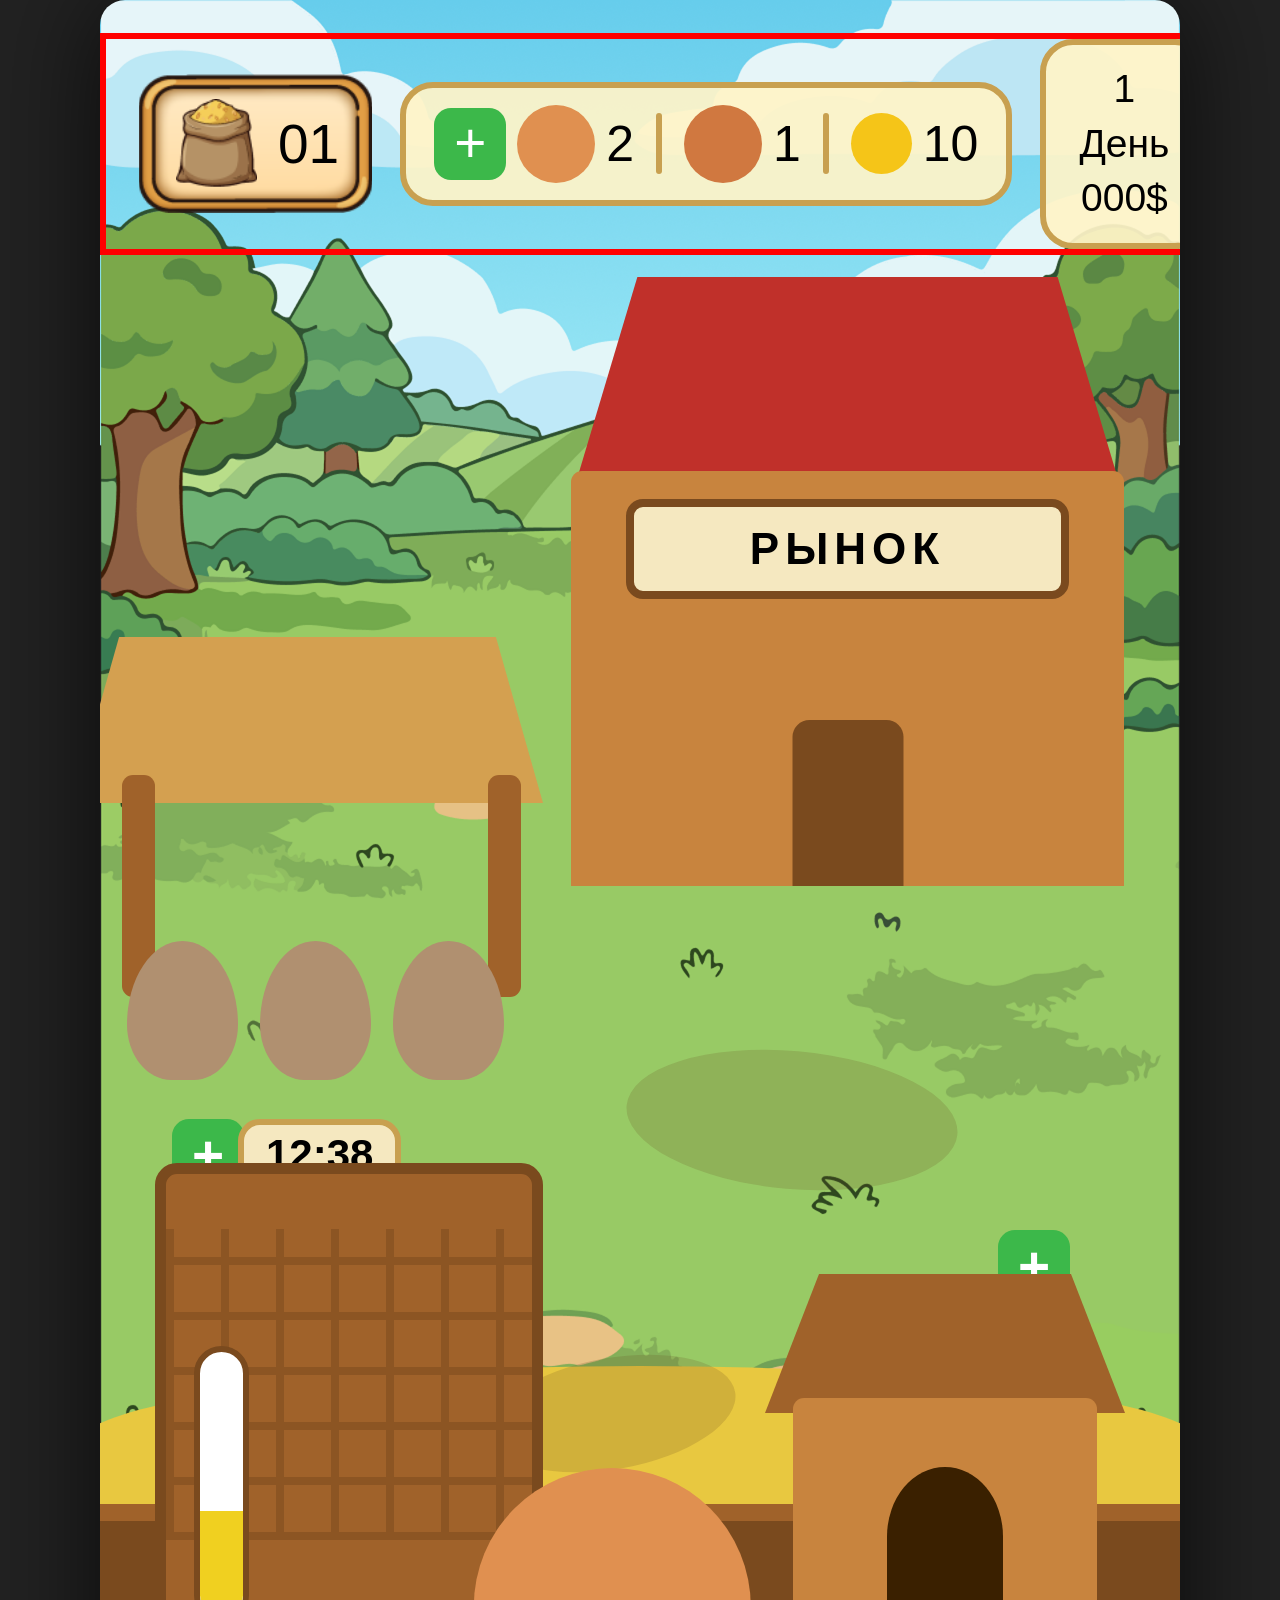
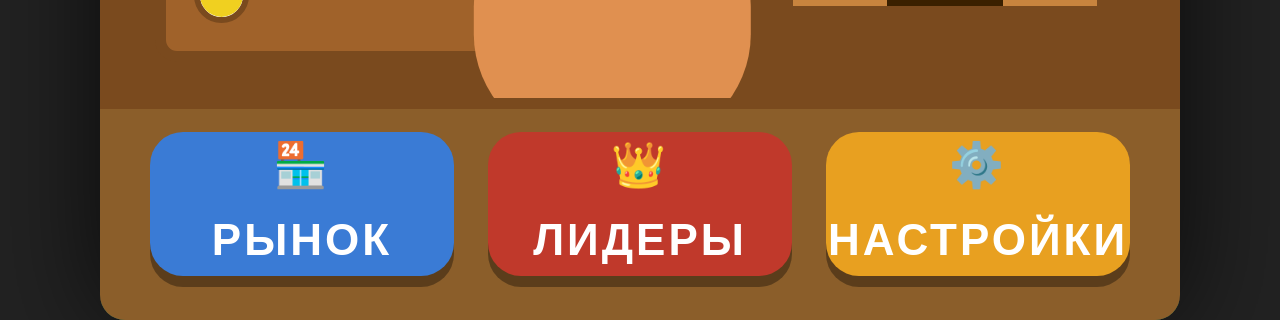
==== index.html @ 4db35294 "for phone" ====
<!DOCTYPE html>
<html lang="ru">
<head>
  <meta charset="UTF-8" />
  <meta name="viewport" content="width=device-width, initial-scale=1.0, maximum-scale=1.0, user-scalable=no" />
  <title>Farm Game</title>
</head>
<body>
  <style>
    :root {
  --sky-top: #87CEEB;
  --sky-bottom: #c9e8f5;
  --grass-color: #5db84a;
  --btn-market-bg: #3a7bd5;
  --btn-leaders-bg: #c0392b;
  --btn-settings-bg: #e8a020;
  --btn-text: #fff;
  --hud-bg: rgba(255,245,200,0.92);
  --hud-border: #c8a050;
  --wood-dark: #7a4a1e;
  --wood-mid: #a0622a;
  --wood-light: #c8843e;
  --hay-color: #e8c840;
  --panel-bg: #8B5E2A;
  --plus-btn: #3cb84a;
  --timer-bg: #f5e8c0;
  --progress-fill: #f0d020;
  --progress-bg: #fff;
  --coin-gold: #f5c518;
  --overlay-radius: 33px;
  --game-width: 1080px;
  --game-height: 1920px;

  /* Scale factor: 1080/390 ≈ 2.769 */
  --s: 2.769;
}
* { box-sizing: border-box; margin: 0; padding: 0; }
body {
  background: #222;
  display: flex;
  justify-content: center;
  align-items: center;
  min-height: 100vh;
  font-family: Lato, sans-serif;
  font-weight: 200;
}
.game-screen {
  position: relative;
  width: var(--game-width);
  height: var(--game-height);
  overflow: hidden;
  border-radius: 25px;
  box-shadow: 0 0 110px rgba(0,0,0,0.7);
  user-select: none;
}
.scene-background {
  position: absolute;
  inset: 0;
  background-image: url(/img/background.png);
  background-size: cover;
  background-position: center top;
  z-index: 0;
}

/* =============================================
   HUD — верхняя панель
============================================= */
.hud-top {
  position: absolute;
  top: 33px;
  display: flex;
  justify-content: space-between;
  align-items: center;
  z-index: 10;
  gap: 28px;
  border: 6px solid red;
  padding: 0 33px 0 33px;
}
.hud-grain {
  display: flex;
  align-items: center;
  gap: 17px;
  background-image: url(/img/background-food.png);
  background-size: cover;
  background-position: center top;
  padding: 25px 33px;
  font-size: 55px;
  font-weight: 200;
  color: #000000;
}
.icon-grain {
  width: 89px;
  height: 89px;
  background-image: url(/img/food.png);
  background-size: contain;
  background-repeat: no-repeat;
  background-position: center;
}
.hud-center {
  display: flex;
  align-items: center;
  gap: 11px;
  background: var(--hud-bg);
  border: 6px solid var(--hud-border);
  border-radius: var(--overlay-radius);
  padding: 17px 28px;
}
.hud-add-btn {
  width: 72px;
  height: 72px;
  background: var(--plus-btn);
  color: #fff;
  border: none;
  border-radius: 17px;
  font-size: 55px;
  line-height: 1;
  cursor: pointer;
  display: flex;
  align-items: center;
  justify-content: center;
  font-weight: 200;
}
.hud-stat {
  display: flex;
  align-items: center;
  gap: 11px;
  font-size: 50px;
  font-weight: 200;
  color: #000000;
}
.icon-chicken-adult {
  width: 78px;
  height: 78px;
  background: #e09050;
  border-radius: 50%;
  background-size: contain;
  background-repeat: no-repeat;
  background-position: center;
}
.icon-chicken-young {
  width: 78px;
  height: 78px;
  background: #d07840;
  border-radius: 50%;
  background-size: contain;
  background-repeat: no-repeat;
  background-position: center;
}
.icon-egg {
  width: 61px;
  height: 61px;
  background: var(--coin-gold);
  border-radius: 50%;
  background-size: contain;
  background-repeat: no-repeat;
  background-position: center;
}
.hud-divider {
  width: 6px;
  height: 61px;
  background: var(--hud-border);
  border-radius: 6px;
  margin: 0 11px;
}
.hud-money {
  background: var(--hud-bg);
  border: 6px solid var(--hud-border);
  border-radius: var(--overlay-radius);
  padding: 17px 33px;
  text-align: center;
  font-weight: 200;
  color: #000000;
  font-size: 39px;
  line-height: 1.4;
}

/* =============================================
   ИГРОВАЯ СЦЕНА
============================================= */
.scene-objects {
  position: absolute;
  inset: 0;
  z-index: 5;
}

/* =============================================
   НАВЕС С МЕШКАМИ
============================================= */
.storage-shed {
  position: absolute;
  top: 637px;
  left: -28px;
  width: 499px;
  height: 443px;
  background: transparent;
  background-size: contain;
  background-repeat: no-repeat;
  cursor: pointer;
}
.storage-shed-placeholder {
  width: 100%;
  height: 100%;
  position: relative;
}
.shed-roof {
  width: 471px;
  height: 166px;
  background: #d4a050;
  border-radius: 11px 11px 0 0;
  position: absolute;
  top: 0; left: 0;
  clip-path: polygon(0 100%, 10% 0, 90% 0, 100% 100%);
}
.shed-pole-left  { position: absolute; bottom: 83px; left: 50px;  width: 33px; height: 222px; background: var(--wood-mid); border-radius: 11px; }
.shed-pole-right { position: absolute; bottom: 83px; right: 50px; width: 33px; height: 222px; background: var(--wood-mid); border-radius: 11px; }
.bags-row {
  position: absolute;
  bottom: 0;
  left: 55px;
  display: flex;
  gap: 22px;
}
.bag {
  width: 111px;
  height: 139px;
  background: #b09070;
  border-radius: 50% 50% 40% 40% / 60% 60% 40% 40%;
  background-size: contain;
  background-repeat: no-repeat;
  background-position: center;
}

/* =============================================
   МАГАЗИН (РЫНОК)
============================================= */
.market-building {
  position: absolute;
  top: 277px;
  right: 28px;
  width: 609px;
  height: 609px;
  background: transparent;
  background-size: contain;
  background-repeat: no-repeat;
  background-position: bottom;
  cursor: pointer;
}
.market-placeholder {
  width: 100%;
  height: 100%;
  position: relative;
}
.market-roof {
  position: absolute;
  top: 0; left: 28px; right: 28px;
  height: 222px;
  background: #c0302a;
  clip-path: polygon(0 100%, 12% 0, 88% 0, 100% 100%);
}
.market-walls {
  position: absolute;
  bottom: 0; left: 28px; right: 28px;
  height: 415px;
  background: var(--wood-light);
  border-radius: 11px 11px 0 0;
}
.market-sign {
  position: absolute;
  top: 222px; left: 83px; right: 83px;
  height: 100px;
  background: #f5e8c0;
  border: 8px solid var(--wood-dark);
  border-radius: 17px;
  display: flex;
  align-items: center;
  justify-content: center;
  font-size: 44px;
  font-weight: bold;
  color: #000000;
  letter-spacing: 6px;
}
.market-door {
  position: absolute;
  bottom: 0; left: 50%; transform: translateX(-50%);
  width: 111px; height: 166px;
  background: var(--wood-dark);
  border-radius: 17px 17px 0 0;
}

/* =============================================
   КЛЕТКА / ИНКУБАТОР
============================================= */
.incubator {
  position: absolute;
  top: 1163px;
  left: 55px;
  width: 388px;
  height: 499px;
  background: transparent;
  background-size: contain;
  background-repeat: no-repeat;
  cursor: pointer;
}
.incubator-placeholder {
  width: 100%;
  height: 100%;
  position: relative;
  background: var(--wood-mid);
  border-radius: 22px;
  border: 11px solid var(--wood-dark);
}
.incubator-grid {
  position: absolute;
  inset: 55px 0 111px 0;
  background:
    repeating-linear-gradient(90deg, var(--wood-dark) 0px, var(--wood-dark) 8px, transparent 8px, transparent 55px),
    repeating-linear-gradient(0deg, var(--wood-dark) 0px, var(--wood-dark) 8px, transparent 8px, transparent 55px);
  opacity: 0.5;
}
.incubator-progress-wrap {
  position: absolute;
  bottom: 28px; left: 28px;
  width: 55px;
  height: 277px;
  background: var(--progress-bg);
  border-radius: 28px;
  overflow: hidden;
  border: 6px solid var(--wood-dark);
}
.incubator-progress-fill {
  position: absolute;
  bottom: 0; left: 0; right: 0;
  height: 40%;
  background: var(--progress-fill);
  border-radius: 0 0 28px 28px;
  transition: height 0.3s;
}
.incubator-timer {
  position: absolute;
  top: -44px;
  left: 83px;
  background: var(--timer-bg);
  border: 6px solid var(--hud-border);
  border-radius: 22px;
  padding: 6px 22px;
  font-size: 42px;
  font-weight: bold;
  color: #000000;
}
.incubator-add-btn {
  position: absolute;
  top: -44px;
  left: 17px;
  width: 72px;
  height: 72px;
  background: var(--plus-btn);
  color: #fff;
  border: none;
  border-radius: 17px;
  font-size: 55px;
  cursor: pointer;
  display: flex;
  align-items: center;
  justify-content: center;
  font-weight: bold;
}

/* =============================================
   КУРИЦА
============================================= */
.chicken-sprite {
  position: absolute;
  top: 1468px;
  left: 50%;
  transform: translateX(-60%);
  width: 277px;
  height: 277px;
  background: transparent;
  background-size: contain;
  background-repeat: no-repeat;
  background-position: center;
  cursor: pointer;
  animation: chickenIdle 2s ease-in-out infinite;
}
.chicken-placeholder {
  width: 100%;
  height: 100%;
  background: #e09050;
  border-radius: 50% 50% 40% 40%;
  position: relative;
}
@keyframes chickenIdle {
  0%, 100% { transform: translateX(-60%) rotate(-2deg); }
  50%       { transform: translateX(-60%) rotate(2deg); }
}

/* =============================================
   СОБАЧЬЯ БУДКА
============================================= */
.dog-house {
  position: absolute;
  top: 1274px;
  right: 55px;
  width: 360px;
  height: 332px;
  background: transparent;
  background-size: contain;
  background-repeat: no-repeat;
  cursor: pointer;
}
.dog-house-add-btn {
  position: absolute;
  top: -44px;
  right: 55px;
  width: 72px;
  height: 72px;
  background: var(--plus-btn);
  color: #fff;
  border: none;
  border-radius: 17px;
  font-size: 55px;
  cursor: pointer;
  display: flex;
  align-items: center;
  justify-content: center;
  font-weight: bold;
}
.dog-house-placeholder {
  width: 100%;
  height: 100%;
  position: relative;
}
.dh-roof {
  position: absolute;
  top: 0; left: 0; right: 0;
  height: 139px;
  background: var(--wood-mid);
  clip-path: polygon(0 100%, 15% 0, 85% 0, 100% 100%);
}
.dh-walls {
  position: absolute;
  bottom: 0; left: 28px; right: 28px;
  height: 208px;
  background: var(--wood-light);
  border-radius: 11px 11px 0 0;
}
.dh-door {
  position: absolute;
  bottom: 0; left: 50%; transform: translateX(-50%);
  width: 116px; height: 139px;
  background: #3a2000;
  border-radius: 50% 50% 0 0;
}

/* =============================================
   СТОГ СЕНА
============================================= */
.hay-trough {
  position: absolute;
  bottom: 222px;
  left: 0; right: 0;
  height: 360px;
  background: transparent;
  background-size: cover;
  background-position: top;
}
.hay-trough-placeholder {
  position: relative;
  width: 100%;
  height: 100%;
}
.hay-body {
  position: absolute;
  bottom: 0; left: 0; right: 0;
  height: 194px;
  background: var(--wood-dark);
  border-top: 17px solid var(--wood-mid);
}
.hay-top {
  position: absolute;
  bottom: 166px; left: -28px; right: -28px;
  height: 166px;
  background: var(--hay-color);
  border-radius: 50% 50% 0 0;
}

/* =============================================
   НИЖНЯЯ ПАНЕЛЬ НАВИГАЦИИ
============================================= */
.bottom-nav {
  position: absolute;
  bottom: 0; left: 0; right: 0;
  height: 222px;
  background: var(--panel-bg);
  border-top: 11px solid var(--wood-dark);
  display: flex;
  align-items: center;
  justify-content: space-around;
  padding: 0 33px 22px;
  z-index: 20;
}
.nav-btn {
  flex: 1;
  margin: 0 17px;
  height: 144px;
  border: none;
  border-radius: 33px;
  font-size: 44px;
  font-weight: bold;
  letter-spacing: 3px;
  color: var(--btn-text);
  cursor: pointer;
  display: flex;
  flex-direction: column;
  align-items: center;
  justify-content: center;
  gap: 6px;
  box-shadow: 0 11px 0 rgba(0,0,0,0.35);
  transition: transform 0.1s, box-shadow 0.1s;
  text-transform: uppercase;
}
.nav-btn:active {
  transform: translateY(8px);
  box-shadow: 0 3px 0 rgba(0,0,0,0.35);
}
.nav-btn-market   { background: var(--btn-market-bg); }
.nav-btn-leaders  { background: var(--btn-leaders-bg); }
.nav-btn-settings { background: var(--btn-settings-bg); }
.nav-icon {
  width: 66px;
  height: 66px;
  background-size: contain;
  background-repeat: no-repeat;
  background-position: center;
  font-size: 44px;
  line-height: 1;
}

/* =============================================
   ГРЯЗНЫЕ ПЯТНА (декор)
============================================= */
.dirt-patch {
  position: absolute;
  background: rgba(100, 70, 30, 0.18);
  border-radius: 50%;
}
.dirt-1 { width: 249px; height: 111px; top: 1358px; left: 388px; transform: rotate(-10deg); }
.dirt-2 { width: 332px; height: 138px; top: 1051px; right: 222px; transform: rotate(5deg); }
.dirt-3 { width: 194px; height: 83px;  top: 1717px; left: 499px; }

  </style>
<div class="game-screen">
  <div class="scene-background"></div>

  <div class="hud-top">
    <div class="hud-grain">
      <div class="icon-grain"></div>
      <span id="grain-count">01</span>
    </div>

    <div class="hud-center">
      <button class="hud-add-btn" onclick="onAddChicken()">+</button>
      <div class="hud-stat">
        <div class="icon-chicken-adult"></div>
        <span id="adult-count">2</span>
      </div>
      <div class="hud-divider"></div>
      <div class="hud-stat">
        <div class="icon-chicken-young"></div>
        <span id="young-count">1</span>
      </div>
      <div class="hud-divider"></div>
      <div class="hud-stat">
        <div class="icon-egg"></div>
        <span id="egg-count">10</span>
      </div>
    </div>

    <div class="hud-money">
      <div id="day-label">1 День</div>
      <div id="money-label">000$</div>
    </div>
  </div>

  <div class="scene-objects">
    <div class="dirt-patch dirt-1"></div>
    <div class="dirt-patch dirt-2"></div>
    <div class="dirt-patch dirt-3"></div>

    <div class="storage-shed" onclick="onStorageClick()">
      <div class="storage-shed-placeholder">
        <div class="shed-roof"></div>
        <div class="shed-pole-left"></div>
        <div class="shed-pole-right"></div>
        <div class="bags-row">
          <div class="bag"></div>
          <div class="bag"></div>
          <div class="bag"></div>
        </div>
      </div>
    </div>

    <div class="market-building" onclick="onMarketClick()">
      <div class="market-placeholder">
        <div class="market-roof"></div>
        <div class="market-walls"></div>
        <div class="market-sign">РЫНОК</div>
        <div class="market-door"></div>
      </div>
    </div>

    <div class="incubator" onclick="onIncubatorClick()">
      <button class="incubator-add-btn" onclick="event.stopPropagation(); onIncubatorAdd()">+</button>
      <div class="incubator-timer" id="incubator-timer">12:38</div>
      <div class="incubator-placeholder">
        <div class="incubator-grid"></div>
        <div class="incubator-progress-wrap">
          <div class="incubator-progress-fill" id="incubator-fill" style="height:40%"></div>
        </div>
      </div>
    </div>

    <div class="chicken-sprite" onclick="onChickenClick()">
      <div class="chicken-placeholder"></div>
    </div>

    <div class="dog-house" onclick="onDogHouseClick()">
      <button class="dog-house-add-btn" onclick="event.stopPropagation(); onDogHouseAdd()">+</button>
      <div class="dog-house-placeholder">
        <div class="dh-roof"></div>
        <div class="dh-walls"></div>
        <div class="dh-door"></div>
      </div>
    </div>
  </div>

  <div class="hay-trough">
    <div class="hay-trough-placeholder">
      <div class="hay-top"></div>
      <div class="hay-body"></div>
    </div>
  </div>

  <div class="bottom-nav">
    <button class="nav-btn nav-btn-market" onclick="onNavMarket()">
      <div class="nav-icon nav-icon-market">🏪</div>
      РЫНОК
    </button>
    <button class="nav-btn nav-btn-leaders" onclick="onNavLeaders()">
      <div class="nav-icon nav-icon-leaders">👑</div>
      ЛИДЕРЫ
    </button>
    <button class="nav-btn nav-btn-settings" onclick="onNavSettings()">
      <div class="nav-icon nav-icon-settings">⚙️</div>
      НАСТРОЙКИ
    </button>
  </div>
</div>

<script>
  function onAddChicken()     { console.log('ADD CHICKEN'); }
  function onStorageClick()   { console.log('STORAGE CLICKED'); }
  function onMarketClick()    { console.log('MARKET CLICKED'); }
  function onIncubatorClick() { console.log('INCUBATOR CLICKED'); }
  function onIncubatorAdd()   { console.log('INCUBATOR ADD'); }
  function onChickenClick()   { console.log('CHICKEN CLICKED'); }
  function onDogHouseClick()  { console.log('DOG HOUSE CLICKED'); }
  function onDogHouseAdd()    { console.log('DOG HOUSE ADD'); }
  function onNavMarket()      { console.log('NAV: MARKET'); }
  function onNavLeaders()     { console.log('NAV: LEADERS'); }
  function onNavSettings()    { console.log('NAV: SETTINGS'); }

  function updateHUD({ grain, adults, young, eggs, day, money }) {
    document.getElementById('grain-count').textContent  = grain;
    document.getElementById('adult-count').textContent  = adults;
    document.getElementById('young-count').textContent  = young;
    document.getElementById('egg-count').textContent    = eggs;
    document.getElementById('day-label').textContent    = day + ' День';
    document.getElementById('money-label').textContent  = money + '$';
  }

  function updateIncubator({ timeLabel, fillPercent }) {
    document.getElementById('incubator-timer').textContent = timeLabel;
    document.getElementById('incubator-fill').style.height = fillPercent + '%';
  }
</script>

</body>
</html>
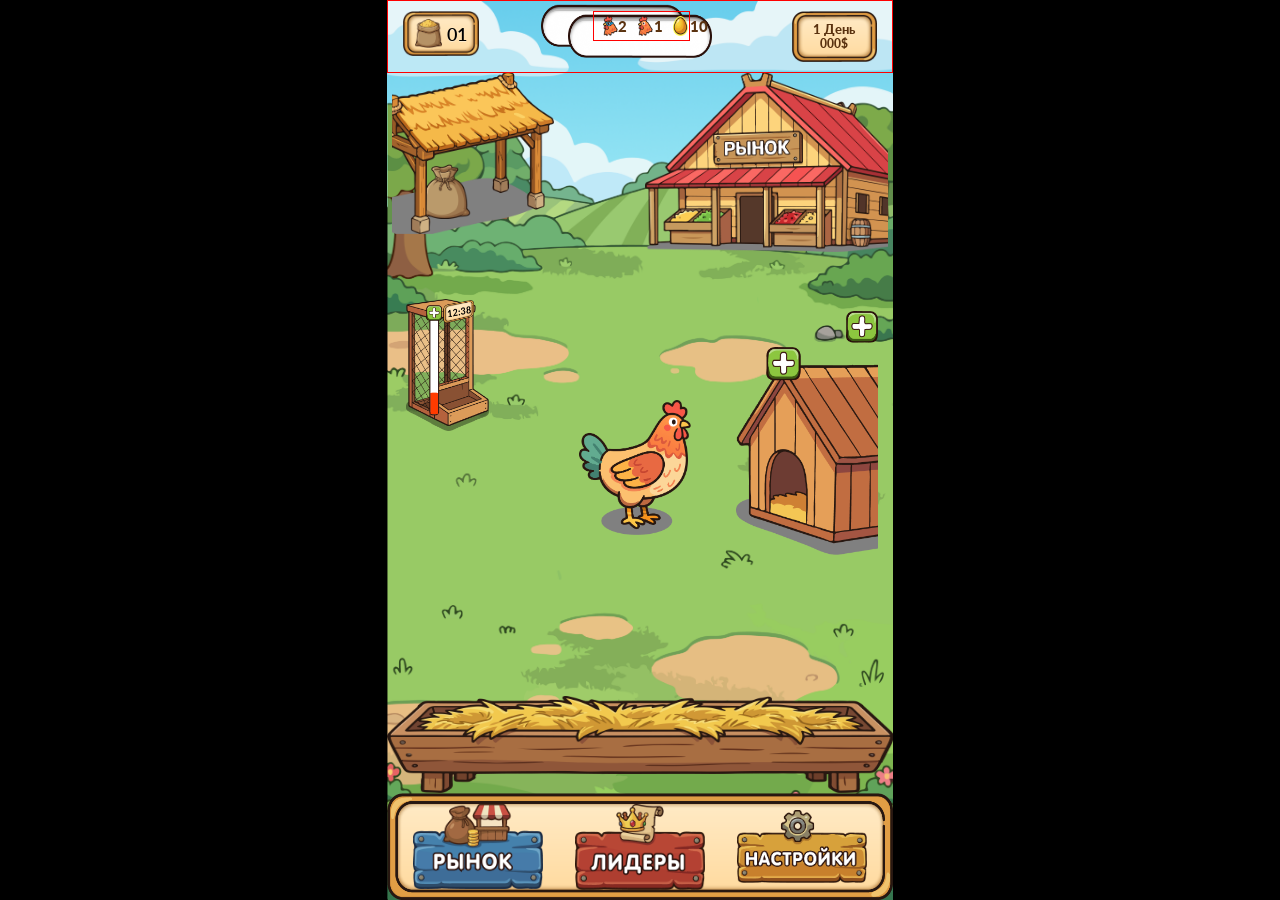
==== commit c8ed721a: "for aega" ====
--- a/index.html
+++ b/index.html
@@ -3,687 +3,471 @@
 <head>
   <meta charset="UTF-8" />
   <meta name="viewport" content="width=device-width, initial-scale=1.0, maximum-scale=1.0, user-scalable=no" />
-  <title>Farm Game</title>
+  <!-- <link rel="stylesheet" href="/css/main.css"> -->
+   <link href="https://fonts.googleapis.com/css2?family=Lato:wght@400;700;900&display=swap" rel="stylesheet">
+  <title>Chicken Farm</title>
+  <style>
+    * {
+  margin: 0;
+  padding: 0;
+  box-sizing: border-box;
+  -webkit-tap-highlight-color: transparent;
+}
+html, body {
+  width: 100%;
+  height: 100%;
+  background: #000;
+  display: flex;
+  justify-content: center;
+  align-items: center;
+  overflow: visible;
+  font-family: 'Lato', sans-serif;
+}
+/* ── Main game container (9:16) ── */
+#game {
+  position: relative;
+  aspect-ratio: 9 / 16;
+  height: 100vh;
+  max-height: 100vh;
+  max-width: calc(100vh * 9 / 16);
+  overflow: visible;
+  user-select: none;
+}
+/* ── Background ── */
+.bg {
+  position: absolute;
+  inset: 0;
+  background: url('assets/img/background.png') center / cover no-repeat;
+  z-index: 0;
+}
+/* ── TOP BAR ── */
+.top-bar {
+  position: absolute;
+  top: 0;
+  left: 0;
+  right: 0;
+  z-index: 10;
+  display: flex;
+  justify-content: space-between;
+  align-items: flex-start;
+  padding: 2% 3%;
+  border: 1px solid red;
+}
+/* Bag of feed counter (top-left) */
+.feed-counter {
+  background: url('assets/img/background of food.png') center / 100% 100% no-repeat;
+  width: 16%;
+  aspect-ratio: 174/103;
+  display: flex;
+  align-items: center;
+  justify-content: center;
+  gap: 6%;
+}
+.feed-counter img.feed-icon {
+  width: 35%;
+}
+.feed-counter .feed-num {
+  font-size: 2vh;
+  font-weight: 600;
+  color: #000000;
+  text-shadow: 0 1px 0 rgba(255,255,255,0.4);
+}
+/* Center cluster: +, chickens, rooster, egg */
+.center-stats {
+  display: flex;
+  align-items: center;
+  gap: 1.5%;
+}
+.btn-add-chicken {
+  background: none;
+  border: none;
+  cursor: pointer;
+  padding: 0;
+  display: flex;
+  align-items: center;
+  justify-content: center;
+}
+.btn-add-chicken img {
+  width: 4.5vw;
+  max-width: 28px;
+}
+.stat-pill {
+  border-radius: 9px;
+  display: flex;
+  align-items: center;
+  gap: 4%;
+  padding: 1% 6%;
+  font-size: 1.7vh;
+  font-weight: 900;
+  color: #5a3210;
+  overflow: visible;
+}
+.stat-pill img {
+  height: 2.2vh;
+  overflow: visible;
+}
+/* Day counter (top-right) */
+.day-counter {
+  background: url('assets/img/background of day.png') center / 100% 100% no-repeat;
+  width: 18%;
+  aspect-ratio: 174/103;
+  display: flex;
+  flex-direction: column;
+  align-items: center;
+  justify-content: center;
+  line-height: 1.1;
+}
+.day-counter .day-label {
+  font-size: 1.4vh;
+  font-weight: 900;
+  color: #5a3210;
+}
+.day-counter .day-money {
+  font-size: 1.3vh;
+  font-weight: 900;
+  color: #5a3210;
+}
+/* ── SCENE ── */
+.scene {
+  position: absolute;
+  top: 8%;
+  left: 0;
+  right: 0;
+  bottom: 22%;
+  z-index: 1;
+}
+/* Warehouse (top-left of scene) */
+.warehouse {
+  position: absolute;
+  top: 0%;
+  left: 1%;
+  width: 32%;
+  cursor: pointer;
+  transition: transform 0.12s;
+}
+.warehouse:active { transform: scale(0.95); }
+.warehouse img { width: 100%; display: block; }
+/* Market building (top-right) */
+.market-building {
+  position: absolute;
+  top: 0%;
+  right: 1%;
+  width: 48%;
+  cursor: pointer;
+  transition: transform 0.12s;
+}
+.market-building:active { transform: scale(0.95); }
+.market-building img { width: 100%; display: block; }
+/* Feeder (left-center) */
+.feeder-wrap {
+  position: absolute;
+  top: 36%;
+  left: 1%;
+  width: 22%;
+  display: flex;
+  flex-direction: column;
+  align-items: center;
+  gap: 2%;
+}
+.feeder-top-row {
+  display: flex;
+  align-items: center;
+  gap: 4%;
+  width: 100%;
+  justify-content: center;
+}
+.btn-plus-feeder {
+  background: none;
+  border: none;
+  cursor: pointer;
+  padding: 0;
+}
+.btn-plus-feeder img { width: 35%; min-width: 18px; }
+.feeder-timer {
+  background: url('assets/img/frame 1.png') center / 100% 100% no-repeat;
+  padding: 4% 8%;
+  font-size: 1.5vh;
+  font-weight: 900;
+  color: #5a3210;
+  white-space: nowrap;
+}
+.feeder-img {
+  width: 75%;
+  position: relative;
+}
+.feeder-img img { width: 100%; display: block; }
+/* Food/hunger bar inside feeder */
+.hunger-bar-track {
+  position: absolute;
+  left: 22%;
+  top: 8%;
+  width: 22%;
+  height: 78%;
+  background: rgba(255,255,255,0.3);
+  border-radius: 4px;
+  overflow: hidden;
+  display: flex;
+  flex-direction: column;
+  justify-content: flex-end;
+}
+.hunger-bar-fill {
+  width: 100%;
+  height: 15%;
+  background: linear-gradient(to top, #e63232, #f77);
+  border-radius: 4px;
+  transition: height 0.3s;
+}
+/* Chicken (center) */
+.chicken-wrap {
+  position: absolute;
+  top: 52%;
+  left: 38%;
+  width: 22%;
+  cursor: pointer;
+  animation: chickBob 1.8s ease-in-out infinite;
+}
+.chicken-wrap img { width: 100%; display: block; }
+@keyframes chickBob {
+  0%, 100% { transform: translateY(0); }
+  50% { transform: translateY(-4%); }
+}
+/* Coop (right-center) */
+.coop-wrap {
+  position: absolute;
+  top: 38%;
+  right: 3%;
+  width: 28%;
+  display: flex;
+  flex-direction: column;
+  align-items: flex-end;
+}
+.btn-plus-coop {
+  background: none;
+  border: none;
+  cursor: pointer;
+  padding: 0;
+  margin-bottom: 1%;
+  margin-right: 0;
+  align-self: flex-end;
+}
+.btn-plus-coop img { width: 5vw; max-width: 32px; }
+.coop-wrap img.coop-img { width: 100%; display: block; }
+/* ── BOTTOM SECTION ── */
+.bottom-section {
+  position: absolute;
+  bottom: 0;
+  left: 0;
+  right: 0;
+  z-index: 10;
+  display: flex;
+  flex-direction: column;
+  align-items: stretch;
+}
+/* Hay / nest area */
+.hay-area {
+  width: 100%;
+  aspect-ratio: 1079/208;
+  background: url('assets/img/roost.png') center / 100% 100% no-repeat;
+}
+/* Bottom nav bar */
+.nav-bar {
+  background: url('assets/img/background of bottom.png') center / 100% 100% no-repeat;
+  width: 100%;
+  aspect-ratio: 1079/208;
+  display: flex;
+  align-items: center;
+  justify-content: space-around;
+  padding: 2% 3%;
+  gap: 2%;
+}
+.nav-btn {
+  flex: 1;
+  border: none;
+  background: none;
+  cursor: pointer;
+  padding: 0;
+  display: flex;
+  align-items: center;
+  justify-content: center;
+  transition: transform 0.1s, filter 0.1s;
+}
+.nav-btn:active {
+  transform: scale(0.93);
+  filter: brightness(0.85);
+}
+.nav-btn img {
+  width: 100%;
+  max-width: 130px;
+  display: block;
+}
+.full-frame {
+  /* overflow: visible; */
+  padding: 4% 8%;
+  display: flex;
+  align-items: center;
+  gap: 12%;
+  border: 1px solid red;
+}
+.frame-1 {
+  position: relative;
+}
+.frame-2{
+  display: flex;
+  align-items: center;
+  gap: 6%;
+
+}
+.frame-bg {
+  position: absolute;
+  top: 50%;
+  left: 50%;
+  transform: translate(-50%, -50%) scale(1.2); /* увеличил — вылезет */
+  z-index: -1; /* чтобы было под контентом */
+  pointer-events: none;
+  width: 120px;
+  
+}
+.frame-bg2 {
+  position: absolute;
+  top: 50%;
+  left: 50%;
+  transform: translate(-50%, -50%) scale(1.2); /* увеличил — вылезет */
+  z-index: -1; /* чтобы было под контентом */
+  pointer-events: none;
+  width: 120px;
+  
+}
+  </style>
 </head>
 <body>
-  <style>
-    :root {
-  --sky-top: #87CEEB;
-  --sky-bottom: #c9e8f5;
-  --grass-color: #5db84a;
-  --btn-market-bg: #3a7bd5;
-  --btn-leaders-bg: #c0392b;
-  --btn-settings-bg: #e8a020;
-  --btn-text: #fff;
-  --hud-bg: rgba(255,245,200,0.92);
-  --hud-border: #c8a050;
-  --wood-dark: #7a4a1e;
-  --wood-mid: #a0622a;
-  --wood-light: #c8843e;
-  --hay-color: #e8c840;
-  --panel-bg: #8B5E2A;
-  --plus-btn: #3cb84a;
-  --timer-bg: #f5e8c0;
-  --progress-fill: #f0d020;
-  --progress-bg: #fff;
-  --coin-gold: #f5c518;
-  --overlay-radius: 33px;
-  --game-width: 1080px;
-  --game-height: 1920px;
-
-  /* Scale factor: 1080/390 ≈ 2.769 */
-  --s: 2.769;
-}
-* { box-sizing: border-box; margin: 0; padding: 0; }
-body {
-  background: #222;
-  display: flex;
-  justify-content: center;
-  align-items: center;
-  min-height: 100vh;
-  font-family: Lato, sans-serif;
-  font-weight: 200;
-}
-.game-screen {
-  position: relative;
-  width: var(--game-width);
-  height: var(--game-height);
-  overflow: hidden;
-  border-radius: 25px;
-  box-shadow: 0 0 110px rgba(0,0,0,0.7);
-  user-select: none;
-}
-.scene-background {
-  position: absolute;
-  inset: 0;
-  background-image: url(/img/background.png);
-  background-size: cover;
-  background-position: center top;
-  z-index: 0;
-}
-
-/* =============================================
-   HUD — верхняя панель
-============================================= */
-.hud-top {
-  position: absolute;
-  top: 33px;
-  display: flex;
-  justify-content: space-between;
-  align-items: center;
-  z-index: 10;
-  gap: 28px;
-  border: 6px solid red;
-  padding: 0 33px 0 33px;
-}
-.hud-grain {
-  display: flex;
-  align-items: center;
-  gap: 17px;
-  background-image: url(/img/background-food.png);
-  background-size: cover;
-  background-position: center top;
-  padding: 25px 33px;
-  font-size: 55px;
-  font-weight: 200;
-  color: #000000;
-}
-.icon-grain {
-  width: 89px;
-  height: 89px;
-  background-image: url(/img/food.png);
-  background-size: contain;
-  background-repeat: no-repeat;
-  background-position: center;
-}
-.hud-center {
-  display: flex;
-  align-items: center;
-  gap: 11px;
-  background: var(--hud-bg);
-  border: 6px solid var(--hud-border);
-  border-radius: var(--overlay-radius);
-  padding: 17px 28px;
-}
-.hud-add-btn {
-  width: 72px;
-  height: 72px;
-  background: var(--plus-btn);
-  color: #fff;
-  border: none;
-  border-radius: 17px;
-  font-size: 55px;
-  line-height: 1;
-  cursor: pointer;
-  display: flex;
-  align-items: center;
-  justify-content: center;
-  font-weight: 200;
-}
-.hud-stat {
-  display: flex;
-  align-items: center;
-  gap: 11px;
-  font-size: 50px;
-  font-weight: 200;
-  color: #000000;
-}
-.icon-chicken-adult {
-  width: 78px;
-  height: 78px;
-  background: #e09050;
-  border-radius: 50%;
-  background-size: contain;
-  background-repeat: no-repeat;
-  background-position: center;
-}
-.icon-chicken-young {
-  width: 78px;
-  height: 78px;
-  background: #d07840;
-  border-radius: 50%;
-  background-size: contain;
-  background-repeat: no-repeat;
-  background-position: center;
-}
-.icon-egg {
-  width: 61px;
-  height: 61px;
-  background: var(--coin-gold);
-  border-radius: 50%;
-  background-size: contain;
-  background-repeat: no-repeat;
-  background-position: center;
-}
-.hud-divider {
-  width: 6px;
-  height: 61px;
-  background: var(--hud-border);
-  border-radius: 6px;
-  margin: 0 11px;
-}
-.hud-money {
-  background: var(--hud-bg);
-  border: 6px solid var(--hud-border);
-  border-radius: var(--overlay-radius);
-  padding: 17px 33px;
-  text-align: center;
-  font-weight: 200;
-  color: #000000;
-  font-size: 39px;
-  line-height: 1.4;
-}
-
-/* =============================================
-   ИГРОВАЯ СЦЕНА
-============================================= */
-.scene-objects {
-  position: absolute;
-  inset: 0;
-  z-index: 5;
-}
-
-/* =============================================
-   НАВЕС С МЕШКАМИ
-============================================= */
-.storage-shed {
-  position: absolute;
-  top: 637px;
-  left: -28px;
-  width: 499px;
-  height: 443px;
-  background: transparent;
-  background-size: contain;
-  background-repeat: no-repeat;
-  cursor: pointer;
-}
-.storage-shed-placeholder {
-  width: 100%;
-  height: 100%;
-  position: relative;
-}
-.shed-roof {
-  width: 471px;
-  height: 166px;
-  background: #d4a050;
-  border-radius: 11px 11px 0 0;
-  position: absolute;
-  top: 0; left: 0;
-  clip-path: polygon(0 100%, 10% 0, 90% 0, 100% 100%);
-}
-.shed-pole-left  { position: absolute; bottom: 83px; left: 50px;  width: 33px; height: 222px; background: var(--wood-mid); border-radius: 11px; }
-.shed-pole-right { position: absolute; bottom: 83px; right: 50px; width: 33px; height: 222px; background: var(--wood-mid); border-radius: 11px; }
-.bags-row {
-  position: absolute;
-  bottom: 0;
-  left: 55px;
-  display: flex;
-  gap: 22px;
-}
-.bag {
-  width: 111px;
-  height: 139px;
-  background: #b09070;
-  border-radius: 50% 50% 40% 40% / 60% 60% 40% 40%;
-  background-size: contain;
-  background-repeat: no-repeat;
-  background-position: center;
-}
-
-/* =============================================
-   МАГАЗИН (РЫНОК)
-============================================= */
-.market-building {
-  position: absolute;
-  top: 277px;
-  right: 28px;
-  width: 609px;
-  height: 609px;
-  background: transparent;
-  background-size: contain;
-  background-repeat: no-repeat;
-  background-position: bottom;
-  cursor: pointer;
-}
-.market-placeholder {
-  width: 100%;
-  height: 100%;
-  position: relative;
-}
-.market-roof {
-  position: absolute;
-  top: 0; left: 28px; right: 28px;
-  height: 222px;
-  background: #c0302a;
-  clip-path: polygon(0 100%, 12% 0, 88% 0, 100% 100%);
-}
-.market-walls {
-  position: absolute;
-  bottom: 0; left: 28px; right: 28px;
-  height: 415px;
-  background: var(--wood-light);
-  border-radius: 11px 11px 0 0;
-}
-.market-sign {
-  position: absolute;
-  top: 222px; left: 83px; right: 83px;
-  height: 100px;
-  background: #f5e8c0;
-  border: 8px solid var(--wood-dark);
-  border-radius: 17px;
-  display: flex;
-  align-items: center;
-  justify-content: center;
-  font-size: 44px;
-  font-weight: bold;
-  color: #000000;
-  letter-spacing: 6px;
-}
-.market-door {
-  position: absolute;
-  bottom: 0; left: 50%; transform: translateX(-50%);
-  width: 111px; height: 166px;
-  background: var(--wood-dark);
-  border-radius: 17px 17px 0 0;
-}
-
-/* =============================================
-   КЛЕТКА / ИНКУБАТОР
-============================================= */
-.incubator {
-  position: absolute;
-  top: 1163px;
-  left: 55px;
-  width: 388px;
-  height: 499px;
-  background: transparent;
-  background-size: contain;
-  background-repeat: no-repeat;
-  cursor: pointer;
-}
-.incubator-placeholder {
-  width: 100%;
-  height: 100%;
-  position: relative;
-  background: var(--wood-mid);
-  border-radius: 22px;
-  border: 11px solid var(--wood-dark);
-}
-.incubator-grid {
-  position: absolute;
-  inset: 55px 0 111px 0;
-  background:
-    repeating-linear-gradient(90deg, var(--wood-dark) 0px, var(--wood-dark) 8px, transparent 8px, transparent 55px),
-    repeating-linear-gradient(0deg, var(--wood-dark) 0px, var(--wood-dark) 8px, transparent 8px, transparent 55px);
-  opacity: 0.5;
-}
-.incubator-progress-wrap {
-  position: absolute;
-  bottom: 28px; left: 28px;
-  width: 55px;
-  height: 277px;
-  background: var(--progress-bg);
-  border-radius: 28px;
-  overflow: hidden;
-  border: 6px solid var(--wood-dark);
-}
-.incubator-progress-fill {
-  position: absolute;
-  bottom: 0; left: 0; right: 0;
-  height: 40%;
-  background: var(--progress-fill);
-  border-radius: 0 0 28px 28px;
-  transition: height 0.3s;
-}
-.incubator-timer {
-  position: absolute;
-  top: -44px;
-  left: 83px;
-  background: var(--timer-bg);
-  border: 6px solid var(--hud-border);
-  border-radius: 22px;
-  padding: 6px 22px;
-  font-size: 42px;
-  font-weight: bold;
-  color: #000000;
-}
-.incubator-add-btn {
-  position: absolute;
-  top: -44px;
-  left: 17px;
-  width: 72px;
-  height: 72px;
-  background: var(--plus-btn);
-  color: #fff;
-  border: none;
-  border-radius: 17px;
-  font-size: 55px;
-  cursor: pointer;
-  display: flex;
-  align-items: center;
-  justify-content: center;
-  font-weight: bold;
-}
-
-/* =============================================
-   КУРИЦА
-============================================= */
-.chicken-sprite {
-  position: absolute;
-  top: 1468px;
-  left: 50%;
-  transform: translateX(-60%);
-  width: 277px;
-  height: 277px;
-  background: transparent;
-  background-size: contain;
-  background-repeat: no-repeat;
-  background-position: center;
-  cursor: pointer;
-  animation: chickenIdle 2s ease-in-out infinite;
-}
-.chicken-placeholder {
-  width: 100%;
-  height: 100%;
-  background: #e09050;
-  border-radius: 50% 50% 40% 40%;
-  position: relative;
-}
-@keyframes chickenIdle {
-  0%, 100% { transform: translateX(-60%) rotate(-2deg); }
-  50%       { transform: translateX(-60%) rotate(2deg); }
-}
-
-/* =============================================
-   СОБАЧЬЯ БУДКА
-============================================= */
-.dog-house {
-  position: absolute;
-  top: 1274px;
-  right: 55px;
-  width: 360px;
-  height: 332px;
-  background: transparent;
-  background-size: contain;
-  background-repeat: no-repeat;
-  cursor: pointer;
-}
-.dog-house-add-btn {
-  position: absolute;
-  top: -44px;
-  right: 55px;
-  width: 72px;
-  height: 72px;
-  background: var(--plus-btn);
-  color: #fff;
-  border: none;
-  border-radius: 17px;
-  font-size: 55px;
-  cursor: pointer;
-  display: flex;
-  align-items: center;
-  justify-content: center;
-  font-weight: bold;
-}
-.dog-house-placeholder {
-  width: 100%;
-  height: 100%;
-  position: relative;
-}
-.dh-roof {
-  position: absolute;
-  top: 0; left: 0; right: 0;
-  height: 139px;
-  background: var(--wood-mid);
-  clip-path: polygon(0 100%, 15% 0, 85% 0, 100% 100%);
-}
-.dh-walls {
-  position: absolute;
-  bottom: 0; left: 28px; right: 28px;
-  height: 208px;
-  background: var(--wood-light);
-  border-radius: 11px 11px 0 0;
-}
-.dh-door {
-  position: absolute;
-  bottom: 0; left: 50%; transform: translateX(-50%);
-  width: 116px; height: 139px;
-  background: #3a2000;
-  border-radius: 50% 50% 0 0;
-}
-
-/* =============================================
-   СТОГ СЕНА
-============================================= */
-.hay-trough {
-  position: absolute;
-  bottom: 222px;
-  left: 0; right: 0;
-  height: 360px;
-  background: transparent;
-  background-size: cover;
-  background-position: top;
-}
-.hay-trough-placeholder {
-  position: relative;
-  width: 100%;
-  height: 100%;
-}
-.hay-body {
-  position: absolute;
-  bottom: 0; left: 0; right: 0;
-  height: 194px;
-  background: var(--wood-dark);
-  border-top: 17px solid var(--wood-mid);
-}
-.hay-top {
-  position: absolute;
-  bottom: 166px; left: -28px; right: -28px;
-  height: 166px;
-  background: var(--hay-color);
-  border-radius: 50% 50% 0 0;
-}
-
-/* =============================================
-   НИЖНЯЯ ПАНЕЛЬ НАВИГАЦИИ
-============================================= */
-.bottom-nav {
-  position: absolute;
-  bottom: 0; left: 0; right: 0;
-  height: 222px;
-  background: var(--panel-bg);
-  border-top: 11px solid var(--wood-dark);
-  display: flex;
-  align-items: center;
-  justify-content: space-around;
-  padding: 0 33px 22px;
-  z-index: 20;
-}
-.nav-btn {
-  flex: 1;
-  margin: 0 17px;
-  height: 144px;
-  border: none;
-  border-radius: 33px;
-  font-size: 44px;
-  font-weight: bold;
-  letter-spacing: 3px;
-  color: var(--btn-text);
-  cursor: pointer;
-  display: flex;
-  flex-direction: column;
-  align-items: center;
-  justify-content: center;
-  gap: 6px;
-  box-shadow: 0 11px 0 rgba(0,0,0,0.35);
-  transition: transform 0.1s, box-shadow 0.1s;
-  text-transform: uppercase;
-}
-.nav-btn:active {
-  transform: translateY(8px);
-  box-shadow: 0 3px 0 rgba(0,0,0,0.35);
-}
-.nav-btn-market   { background: var(--btn-market-bg); }
-.nav-btn-leaders  { background: var(--btn-leaders-bg); }
-.nav-btn-settings { background: var(--btn-settings-bg); }
-.nav-icon {
-  width: 66px;
-  height: 66px;
-  background-size: contain;
-  background-repeat: no-repeat;
-  background-position: center;
-  font-size: 44px;
-  line-height: 1;
-}
-
-/* =============================================
-   ГРЯЗНЫЕ ПЯТНА (декор)
-============================================= */
-.dirt-patch {
-  position: absolute;
-  background: rgba(100, 70, 30, 0.18);
-  border-radius: 50%;
-}
-.dirt-1 { width: 249px; height: 111px; top: 1358px; left: 388px; transform: rotate(-10deg); }
-.dirt-2 { width: 332px; height: 138px; top: 1051px; right: 222px; transform: rotate(5deg); }
-.dirt-3 { width: 194px; height: 83px;  top: 1717px; left: 499px; }
-
-  </style>
-<div class="game-screen">
-  <div class="scene-background"></div>
-
-  <div class="hud-top">
-    <div class="hud-grain">
-      <div class="icon-grain"></div>
-      <span id="grain-count">01</span>
+  <div id="game">
+    <div class="bg"></div>
+
+
+    <div class="top-bar">
+           
+          <div class="feed-counter">
+                <img class="feed-icon" src="assets/img/food.png" alt="bags" />
+                <span class="feed-num">01</span>
+          </div>
+          <div class="center-stats">
+                <!-- <button class="btn-add-chicken" id="btnAddChicken" title="Добавить курицу">
+                  <img src="assets/img/plus.png" alt="+" />
+                </button> -->
+              <div class="full-frame">
+                  <div class="frame-1">
+                    <img src="/assets/img/frame 1.png" alt="Frame 1" class="frame-bg">
+                      <div class="stat-pill">
+                          <img src="assets/img/rooster.png" alt="chicken" />
+                          <span id="chickenCount">2</span>
+                      </div>
+                  </div>
+
+                  <div class="frame-2">
+                    <img src="/assets/img/frame 2.png" alt="Frame 2" class="frame-bg2">
+                      <div class="stat-pill">
+                          <img src="assets/img/chicken.png" alt="rooster" />
+                          <span id="roosterCount">1</span>
+                      </div>
+                      <div class="stat-pill">
+                          <img src="assets/img/egg.png" alt="egg" />
+                          <span id="eggCount">10</span>
+                      </div>
+                  </div>
+              </div>
+          </div>
+          <div class="day-counter">
+              <span class="day-label">1 День</span>
+              <span class="day-money">000$</span>
+          </div>
     </div>
 
-    <div class="hud-center">
-      <button class="hud-add-btn" onclick="onAddChicken()">+</button>
-      <div class="hud-stat">
-        <div class="icon-chicken-adult"></div>
-        <span id="adult-count">2</span>
+    <!-- SCENE  -->
+    <div class="scene">
+       <!-- Warehouse (shed with bags)  -->
+      <div class="warehouse" id="warehouseBtn" title="Склад">
+        <img src="assets/img/warehouse.png" alt="Склад" />
       </div>
-      <div class="hud-divider"></div>
-      <div class="hud-stat">
-        <div class="icon-chicken-young"></div>
-        <span id="young-count">1</span>
+
+       <!-- Market building  -->
+      <div class="market-building" id="marketBuildingBtn" title="Рынок">
+        <img src="assets/img/market.png" alt="Рынок" />
       </div>
-      <div class="hud-divider"></div>
-      <div class="hud-stat">
-        <div class="icon-egg"></div>
-        <span id="egg-count">10</span>
+
+      <!-- Feeder with timer  -->
+      <div class="feeder-wrap">
+        <div class="feeder-img">
+          <img src="assets/img/feeder.png" alt="Кормушка" />  
+        </div>
+      </div>
+
+      <!-- Chicken -->
+      <div class="chicken-wrap" id="chickenBtn" title="Курица">
+        <img src="assets/img/chicken (1).png" alt="Курица" />
+      </div>
+
+      <!-- Coop -->
+      <div class="coop-wrap">
+        <button class="btn-plus-coop" id="btnAddCoop" title="Добавить курятник">
+          <img src="assets/img/plus.png" alt="+" />
+        </button>
+        <img class="coop-img" src="assets/img/coop.png" alt="Курятник" />
       </div>
     </div>
 
-    <div class="hud-money">
-      <div id="day-label">1 День</div>
-      <div id="money-label">000$</div>
+   <!-- BOTTOM -->
+    <div class="bottom-section">
+      <div class="hay-area"></div>
+      <nav class="nav-bar">
+        <button class="nav-btn" id="btnMarket" title="Рынок">
+          <img src="assets/img/button market.png" alt="РЫНОК" />
+        </button>
+        <button class="nav-btn" id="btnLeaders" title="Лидеры">
+          <img src="assets/img/button leaders.png" alt="ЛИДЕРЫ" />
+        </button>
+        <button class="nav-btn" id="btnSettings" title="Настройки">
+          <img src="assets/img/button settings.png" alt="НАСТРОЙКИ" />
+        </button>
+      </nav>
     </div>
   </div>
 
-  <div class="scene-objects">
-    <div class="dirt-patch dirt-1"></div>
-    <div class="dirt-patch dirt-2"></div>
-    <div class="dirt-patch dirt-3"></div>
-
-    <div class="storage-shed" onclick="onStorageClick()">
-      <div class="storage-shed-placeholder">
-        <div class="shed-roof"></div>
-        <div class="shed-pole-left"></div>
-        <div class="shed-pole-right"></div>
-        <div class="bags-row">
-          <div class="bag"></div>
-          <div class="bag"></div>
-          <div class="bag"></div>
-        </div>
-      </div>
-    </div>
-
-    <div class="market-building" onclick="onMarketClick()">
-      <div class="market-placeholder">
-        <div class="market-roof"></div>
-        <div class="market-walls"></div>
-        <div class="market-sign">РЫНОК</div>
-        <div class="market-door"></div>
-      </div>
-    </div>
-
-    <div class="incubator" onclick="onIncubatorClick()">
-      <button class="incubator-add-btn" onclick="event.stopPropagation(); onIncubatorAdd()">+</button>
-      <div class="incubator-timer" id="incubator-timer">12:38</div>
-      <div class="incubator-placeholder">
-        <div class="incubator-grid"></div>
-        <div class="incubator-progress-wrap">
-          <div class="incubator-progress-fill" id="incubator-fill" style="height:40%"></div>
-        </div>
-      </div>
-    </div>
-
-    <div class="chicken-sprite" onclick="onChickenClick()">
-      <div class="chicken-placeholder"></div>
-    </div>
-
-    <div class="dog-house" onclick="onDogHouseClick()">
-      <button class="dog-house-add-btn" onclick="event.stopPropagation(); onDogHouseAdd()">+</button>
-      <div class="dog-house-placeholder">
-        <div class="dh-roof"></div>
-        <div class="dh-walls"></div>
-        <div class="dh-door"></div>
-      </div>
-    </div>
-  </div>
-
-  <div class="hay-trough">
-    <div class="hay-trough-placeholder">
-      <div class="hay-top"></div>
-      <div class="hay-body"></div>
-    </div>
-  </div>
-
-  <div class="bottom-nav">
-    <button class="nav-btn nav-btn-market" onclick="onNavMarket()">
-      <div class="nav-icon nav-icon-market">🏪</div>
-      РЫНОК
-    </button>
-    <button class="nav-btn nav-btn-leaders" onclick="onNavLeaders()">
-      <div class="nav-icon nav-icon-leaders">👑</div>
-      ЛИДЕРЫ
-    </button>
-    <button class="nav-btn nav-btn-settings" onclick="onNavSettings()">
-      <div class="nav-icon nav-icon-settings">⚙️</div>
-      НАСТРОЙКИ
-    </button>
-  </div>
-</div>
-
-<script>
-  function onAddChicken()     { console.log('ADD CHICKEN'); }
-  function onStorageClick()   { console.log('STORAGE CLICKED'); }
-  function onMarketClick()    { console.log('MARKET CLICKED'); }
-  function onIncubatorClick() { console.log('INCUBATOR CLICKED'); }
-  function onIncubatorAdd()   { console.log('INCUBATOR ADD'); }
-  function onChickenClick()   { console.log('CHICKEN CLICKED'); }
-  function onDogHouseClick()  { console.log('DOG HOUSE CLICKED'); }
-  function onDogHouseAdd()    { console.log('DOG HOUSE ADD'); }
-  function onNavMarket()      { console.log('NAV: MARKET'); }
-  function onNavLeaders()     { console.log('NAV: LEADERS'); }
-  function onNavSettings()    { console.log('NAV: SETTINGS'); }
-
-  function updateHUD({ grain, adults, young, eggs, day, money }) {
-    document.getElementById('grain-count').textContent  = grain;
-    document.getElementById('adult-count').textContent  = adults;
-    document.getElementById('young-count').textContent  = young;
-    document.getElementById('egg-count').textContent    = eggs;
-    document.getElementById('day-label').textContent    = day + ' День';
-    document.getElementById('money-label').textContent  = money + '$';
-  }
-
-  function updateIncubator({ timeLabel, fillPercent }) {
-    document.getElementById('incubator-timer').textContent = timeLabel;
-    document.getElementById('incubator-fill').style.height = fillPercent + '%';
-  }
-</script>
-
+  <script>
+    // ── NAV BUTTONS ──
+    document.getElementById('btnMarket').addEventListener('click', () => {
+      console.log('play'); // market = play screen
+    });
+    document.getElementById('btnLeaders').addEventListener('click', () => {
+      console.log('liders');
+    });
+    document.getElementById('btnSettings').addEventListener('click', () => {
+      console.log('settings');
+    });
+
+    // ── SCENE BUTTONS ──
+    document.getElementById('btnAddChicken').addEventListener('click', () => {
+      const count = document.getElementById('chickenCount');
+      count.textContent = parseInt(count.textContent) + 1;
+      console.log('add chicken');
+    });
+
+    document.getElementById('chickenBtn').addEventListener('click', () => {
+      const eggs = document.getElementById('eggCount');
+      eggs.textContent = parseInt(eggs.textContent) + 1;
+      console.log('chicken clicked, egg collected');
+    });
+
+    document.getElementById('btnAddCoop').addEventListener('click', () => {
+      console.log('add coop');
+    });
+
+    document.getElementById('warehouseBtn').addEventListener('click', () => {
+      console.log('warehouse opened');
+    });
+
+    document.getElementById('marketBuildingBtn').addEventListener('click', () => {
+      console.log('play'); // market building also opens market
+    });
+  </script>
 </body>
-</html>
+</html> 
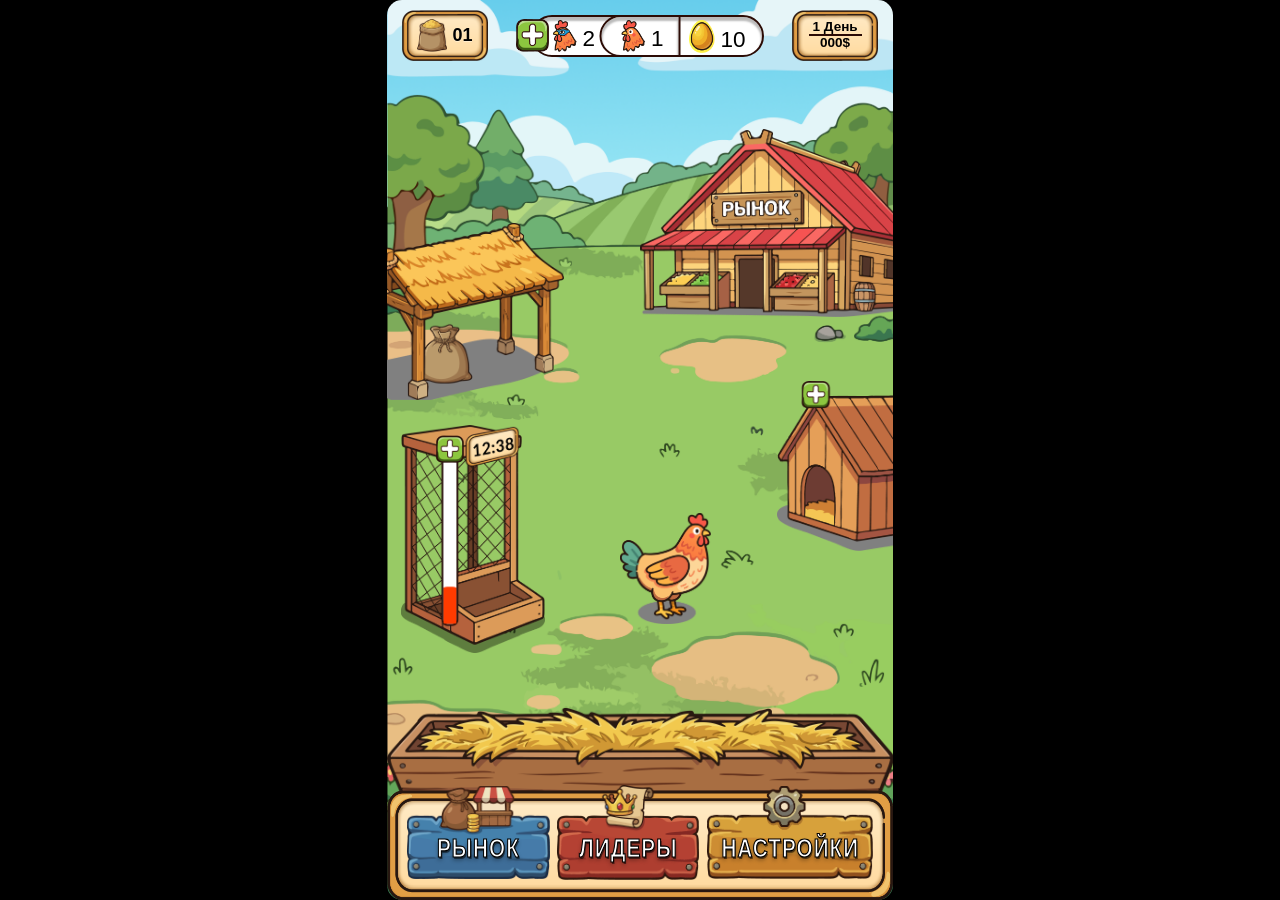
==== commit f750bf59: "index готов" ====
--- a/index.html
+++ b/index.html
@@ -13,6 +13,9 @@
   box-sizing: border-box;
   -webkit-tap-highlight-color: transparent;
 }
+:root{
+  --main-border: 1px solid red;
+}
 html, body {
   width: 100%;
   height: 100%;
@@ -22,6 +25,7 @@
   align-items: center;
   overflow: visible;
   font-family: 'Lato', sans-serif;
+  
 }
 /* ── Main game container (9:16) ── */
 #game {
@@ -39,6 +43,7 @@
   inset: 0;
   background: url('assets/img/background.png') center / cover no-repeat;
   z-index: 0;
+  border-radius: 15px;
 }
 /* ── TOP BAR ── */
 .top-bar {
@@ -51,12 +56,12 @@
   justify-content: space-between;
   align-items: flex-start;
   padding: 2% 3%;
-  border: 1px solid red;
+  /* border: var(--main-border); */
 }
 /* Bag of feed counter (top-left) */
 .feed-counter {
   background: url('assets/img/background of food.png') center / 100% 100% no-repeat;
-  width: 16%;
+  width: 18%;
   aspect-ratio: 174/103;
   display: flex;
   align-items: center;
@@ -68,44 +73,13 @@
 }
 .feed-counter .feed-num {
   font-size: 2vh;
-  font-weight: 600;
   color: #000000;
+  font-family: "Futura PT", "Century Gothic", sans-serif;
+  font-weight: 700;
   text-shadow: 0 1px 0 rgba(255,255,255,0.4);
 }
 /* Center cluster: +, chickens, rooster, egg */
-.center-stats {
-  display: flex;
-  align-items: center;
-  gap: 1.5%;
-}
-.btn-add-chicken {
-  background: none;
-  border: none;
-  cursor: pointer;
-  padding: 0;
-  display: flex;
-  align-items: center;
-  justify-content: center;
-}
-.btn-add-chicken img {
-  width: 4.5vw;
-  max-width: 28px;
-}
-.stat-pill {
-  border-radius: 9px;
-  display: flex;
-  align-items: center;
-  gap: 4%;
-  padding: 1% 6%;
-  font-size: 1.7vh;
-  font-weight: 900;
-  color: #5a3210;
-  overflow: visible;
-}
-.stat-pill img {
-  height: 2.2vh;
-  overflow: visible;
-}
+
 /* Day counter (top-right) */
 .day-counter {
   background: url('assets/img/background of day.png') center / 100% 100% no-repeat;
@@ -118,14 +92,16 @@
   line-height: 1.1;
 }
 .day-counter .day-label {
-  font-size: 1.4vh;
-  font-weight: 900;
-  color: #5a3210;
+  font-size: 1.5vh;
+  font-family: "Futura PT", "Century Gothic", sans-serif;
+  font-weight: 700;
+  color: #000;
 }
 .day-counter .day-money {
-  font-size: 1.3vh;
-  font-weight: 900;
-  color: #5a3210;
+  font-size: 1.5vh;
+  font-weight: 700;
+  font-family: "Futura PT", "Century Gothic", sans-serif;
+  color: #000;
 }
 /* ── SCENE ── */
 .scene {
@@ -135,35 +111,34 @@
   right: 0;
   bottom: 22%;
   z-index: 1;
+  
 }
 /* Warehouse (top-left of scene) */
 .warehouse {
   position: absolute;
-  top: 0%;
-  left: 1%;
-  width: 32%;
+  top: 24%;
+  left: 0%;
+  width: 35%;
   cursor: pointer;
   transition: transform 0.12s;
 }
-.warehouse:active { transform: scale(0.95); }
 .warehouse img { width: 100%; display: block; }
 /* Market building (top-right) */
 .market-building {
   position: absolute;
-  top: 0%;
-  right: 1%;
-  width: 48%;
+  top: 9%;
+  right: 0%;
+  width: 50%;
   cursor: pointer;
   transition: transform 0.12s;
 }
-.market-building:active { transform: scale(0.95); }
 .market-building img { width: 100%; display: block; }
 /* Feeder (left-center) */
 .feeder-wrap {
   position: absolute;
-  top: 36%;
-  left: 1%;
-  width: 22%;
+  top: 56%;
+  left: -2%;
+  width: 38%;
   display: flex;
   flex-direction: column;
   align-items: center;
@@ -220,123 +195,220 @@
 /* Chicken (center) */
 .chicken-wrap {
   position: absolute;
-  top: 52%;
-  left: 38%;
-  width: 22%;
+  top: 70%;
+  left: 46%;
+  width: 18%;
   cursor: pointer;
   animation: chickBob 1.8s ease-in-out infinite;
 }
 .chicken-wrap img { width: 100%; display: block; }
-@keyframes chickBob {
-  0%, 100% { transform: translateY(0); }
-  50% { transform: translateY(-4%); }
-}
+
 /* Coop (right-center) */
 .coop-wrap {
   position: absolute;
-  top: 38%;
-  right: 3%;
-  width: 28%;
+  top: 49%;
+  right: 0%;
+  width: 23%;
   display: flex;
   flex-direction: column;
   align-items: flex-end;
 }
-.btn-plus-coop {
-  background: none;
-  border: none;
-  cursor: pointer;
-  padding: 0;
-  margin-bottom: 1%;
-  margin-right: 0;
-  align-self: flex-end;
-}
+
 .btn-plus-coop img { width: 5vw; max-width: 32px; }
 .coop-wrap img.coop-img { width: 100%; display: block; }
 /* ── BOTTOM SECTION ── */
-.bottom-section {
+.roost-wrap{
+  position: absolute;
+  top: 101%;
+  right: 0%;
+  width: 100%;
+  display: flex;
+  flex-direction: column;
+  align-items: flex-end;
+}
+.roost-img{
+  width: 100%; 
+  display: block; 
+}
+
+.panel {
+  top: 70%;
+  position: relative;
+  width: 680px;
+}
+
+.roost {
+  width: 100%;
+  height: 100px;
+  position: relative;
+  z-index: 2;
+  pointer-events: none;
+}
+
+.center-stats {
+  display: flex;
+  position: relative;
+  width: 248px;
+  height: 42px;
+  top: 5px;
+
+  /* border: var(--main-border); */
+}
+/* ── BOTTOM PANEL ── */
+.bottom-panel {
   position: absolute;
   bottom: 0;
   left: 0;
   right: 0;
-  z-index: 10;
+  z-index: 5;
   display: flex;
   flex-direction: column;
   align-items: stretch;
 }
-/* Hay / nest area */
-.hay-area {
-  width: 100%;
-  aspect-ratio: 1079/208;
+
+/* Корыто с сеном — выезжает за верхний край панели */
+.roost-bar {
+  width: 100%;
+  aspect-ratio: 2156 / 512;
   background: url('assets/img/roost.png') center / 100% 100% no-repeat;
-}
-/* Bottom nav bar */
-.nav-bar {
+  margin-bottom: -2%;  /* лёгкое перекрытие с bg_bottom */
+  position: relative;
+  z-index: 2;
+  pointer-events: none;
+}
+
+/* Золотая полоска-фон */
+.panel-bg {
+  width: 100%;
+  aspect-ratio: 1079 / 208;
   background: url('assets/img/background of bottom.png') center / 100% 100% no-repeat;
-  width: 100%;
-  aspect-ratio: 1079/208;
-  display: flex;
-  align-items: center;
-  justify-content: space-around;
-  padding: 2% 3%;
-  gap: 2%;
-}
-.nav-btn {
-  flex: 1;
-  border: none;
-  background: none;
-  cursor: pointer;
-  padding: 0;
+  height: 90%;
   display: flex;
   align-items: center;
   justify-content: center;
-  transition: transform 0.1s, filter 0.1s;
-}
-.nav-btn:active {
-  transform: scale(0.93);
-  filter: brightness(0.85);
-}
-.nav-btn img {
-  width: 100%;
-  max-width: 130px;
+  gap: 1.5%;
+  padding: 1% 3% 2%;
+  position: relative;
+  z-index: 1;
+}
+
+/* Кнопки */
+.btn {
+  position: relative;
+  cursor: pointer;
+  transition: transform 0.08s ease;
+  flex-shrink: 0;
+}
+.btn:active { transform: scale(0.96) translateY(2px); }
+
+/* market: 304×200 */
+.btn-market  {bottom: 10px; width: 30%; aspect-ratio: 304 / 200;}
+/* leaders: 304×202 */
+.btn-leaders {bottom: 10px; width: 30%; aspect-ratio: 304 / 202; }
+/* settings: 353×199 — шире */
+.btn-settings { bottom: 10px; width: 35%;  aspect-ratio: 353 / 199; }
+
+.btn img {
+  width: 100%;
+  height: 100%;
   display: block;
-}
-.full-frame {
-  /* overflow: visible; */
-  padding: 4% 8%;
-  display: flex;
-  align-items: center;
-  gap: 12%;
-  border: 1px solid red;
-}
-.frame-1 {
-  position: relative;
-}
-.frame-2{
-  display: flex;
-  align-items: center;
-  gap: 6%;
-
-}
-.frame-bg {
-  position: absolute;
-  top: 50%;
+  object-fit: fill;
+}
+
+.btn-label {
+  position: absolute;
+  bottom: 20%;
+  color: white;            
+  -webkit-text-stroke: 1px black;
+  left: 0; right: 0;
+  text-align: center;
+  font-family: 'Luckiest Guy', sans-serif;
+  font-size: 2.3vh;
+  font-weight: 900;
+  text-transform: uppercase;
+  letter-spacing: 0.05em;
+  text-shadow: 1px 1px 0 rgba(0,0,0,0.5), 0 2px 4px rgba(0,0,0,0.4);
+  pointer-events: none;
+  transform: scaleY(1.2);
+}
+/* ОБЩИЕ */
+.left-block,
+.middle-block,
+.right-block {
+  position: absolute;
+  height: 42px;
+  background: #fff;
+  border: 2.9px solid #2b0b05; 
+  box-shadow: inset 0px 3px 2px 1px rgba(0,0,0,0.27);
+  
+  
+}
+/* ЛЕВЫЙ */
+.left-block {
+  width: 198px;
+  left: 15px;
+  border-radius: 99px;
+  z-index: 1;
+}
+
+/* ЦЕНТР */
+.middle-block {
+  width: 81px;
   left: 50%;
-  transform: translate(-50%, -50%) scale(1.2); /* увеличил — вылезет */
-  z-index: -1; /* чтобы было под контентом */
-  pointer-events: none;
-  width: 120px;
-  
-}
-.frame-bg2 {
-  position: absolute;
-  top: 50%;
-  left: 50%;
-  transform: translate(-50%, -50%) scale(1.2); /* увеличил — вылезет */
-  z-index: -1; /* чтобы было под контентом */
-  pointer-events: none;
-  width: 120px;
-  
-}
+  transform: translateX(-50%);
+  border-radius: 99px 0 0 99px;
+  z-index: 2;
+}
+
+/* ПРАВЫЙ */
+.right-block {
+  width: 89px;
+  right: 0;
+  border-radius: 0 99px 99px 0;
+  z-index: 1;
+}
+.day-line-money {
+  border-top: 2px solid #2b0b05;
+  width: 62%;
+
+}
+.plus-icon {
+  z-index: 2;
+  margin-top: 4px;
+  width: 33px;
+  height: 33px;
+}
+.mega-kur {
+  width: 24px;
+  margin-left: 20px; 
+  margin-top:3px; 
+}
+.num-kur {
+  display: inline-block;
+  font-size: 2.5vh;
+  font-weight: 400;
+  font-family: "Futura PT", "Century Gothic", sans-serif;
+  color: #000;
+  margin-left: 1px;
+  height: auto;
+  overflow: hidden;
+}
+.num-egg {
+  display: inline-block;
+  font-size: 2.5vh;
+  font-weight: 400;
+  font-family: "Futura PT", "Century Gothic", sans-serif;
+  color: #000;
+  margin-left: 1px;
+  height: auto;
+  overflow: hidden;
+} 
+.egg{
+  width: 26px;
+  margin-left: 12px; 
+  margin-top:3px;
+}
+
   </style>
 </head>
 <body>
@@ -350,36 +422,19 @@
                 <img class="feed-icon" src="assets/img/food.png" alt="bags" />
                 <span class="feed-num">01</span>
           </div>
+
           <div class="center-stats">
-                <!-- <button class="btn-add-chicken" id="btnAddChicken" title="Добавить курицу">
-                  <img src="assets/img/plus.png" alt="+" />
-                </button> -->
-              <div class="full-frame">
-                  <div class="frame-1">
-                    <img src="/assets/img/frame 1.png" alt="Frame 1" class="frame-bg">
-                      <div class="stat-pill">
-                          <img src="assets/img/rooster.png" alt="chicken" />
-                          <span id="chickenCount">2</span>
-                      </div>
-                  </div>
-
-                  <div class="frame-2">
-                    <img src="/assets/img/frame 2.png" alt="Frame 2" class="frame-bg2">
-                      <div class="stat-pill">
-                          <img src="assets/img/chicken.png" alt="rooster" />
-                          <span id="roosterCount">1</span>
-                      </div>
-                      <div class="stat-pill">
-                          <img src="assets/img/egg.png" alt="egg" />
-                          <span id="eggCount">10</span>
-                      </div>
-                  </div>
-              </div>
+              <img class="plus-icon" src="/assets/img/plus.png" alt="">
+              <div class="left-block"><img class="mega-kur" src="/assets/img/rooster.png" alt=""> <span class="num-kur">2</span></div>
+              <div class="middle-block"><img class="mega-kur" src="/assets/img/chicken.png" alt=""> <span class="num-kur">1</span></div>
+              <div class="right-block"><img class="egg" src="/assets/img/egg.png" alt=""> <span class="num-egg">10</span></div>
           </div>
+
           <div class="day-counter">
               <span class="day-label">1 День</span>
+              <div class="day-line-money"></div>
               <span class="day-money">000$</span>
-          </div>
+      </div>
     </div>
 
     <!-- SCENE  -->
@@ -408,31 +463,33 @@
 
       <!-- Coop -->
       <div class="coop-wrap">
-        <button class="btn-plus-coop" id="btnAddCoop" title="Добавить курятник">
-          <img src="assets/img/plus.png" alt="+" />
-        </button>
         <img class="coop-img" src="assets/img/coop.png" alt="Курятник" />
       </div>
+      <div class="roost-wrap">
+        <img class="roost-img" src="assets/img/roost.png" alt="Курятник" />
+
+      </div>
     </div>
 
-   <!-- BOTTOM -->
-    <div class="bottom-section">
-      <div class="hay-area"></div>
-      <nav class="nav-bar">
-        <button class="nav-btn" id="btnMarket" title="Рынок">
-          <img src="assets/img/button market.png" alt="РЫНОК" />
-        </button>
-        <button class="nav-btn" id="btnLeaders" title="Лидеры">
-          <img src="assets/img/button leaders.png" alt="ЛИДЕРЫ" />
-        </button>
-        <button class="nav-btn" id="btnSettings" title="Настройки">
-          <img src="assets/img/button settings.png" alt="НАСТРОЙКИ" />
-        </button>
-      </nav>
+    <div class="bottom-panel">
+      <div class="panel-bg">
+        <div class="btn btn-market" id="btnMarket">
+          <img src="assets/img/background market.png" alt="Рынок">
+          <span class="btn-label">РЫНОК</span>
+        </div>
+        <div class="btn btn-leaders" id="btnLeaders">
+          <img src="assets/img/background leaders.png" alt="Лидеры">
+          <span class="btn-label">ЛИДЕРЫ</span>
+        </div>
+        <div class="btn btn-settings" id="btnSettings">
+          <img src="assets/img/background settings.png" alt="Настройки">
+          <span class="btn-label">НАСТРОЙКИ</span>
+        </div>
+      </div>
     </div>
   </div>
 
-  <script>
+  <script>                                  
     // ── NAV BUTTONS ──
     document.getElementById('btnMarket').addEventListener('click', () => {
       console.log('play'); // market = play screen
@@ -469,5 +526,8 @@
       console.log('play'); // market building also opens market
     });
   </script>
+  <!-- <div style="width: 500px; border-top:2px solid #ff0000;position: absolute;margin-top: -855px;"></div> -->
 </body>
 </html> 
+
+
